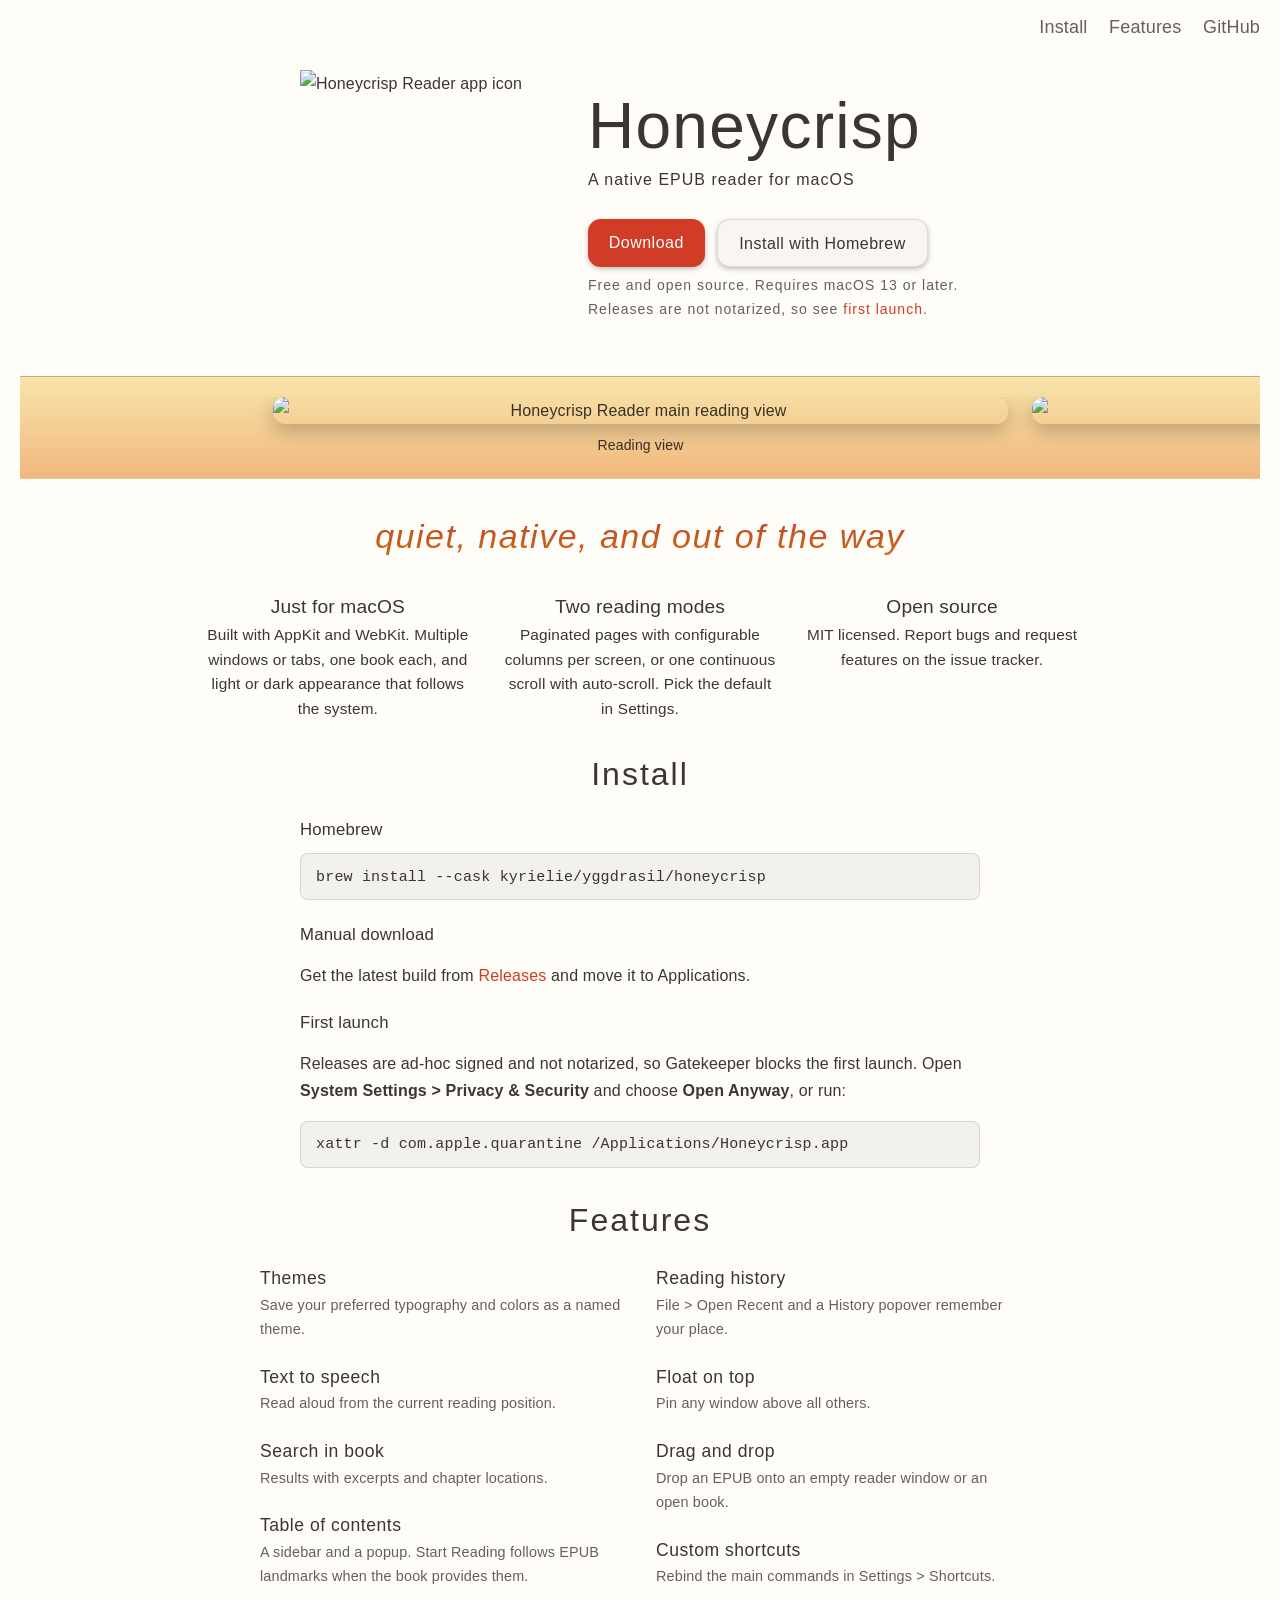
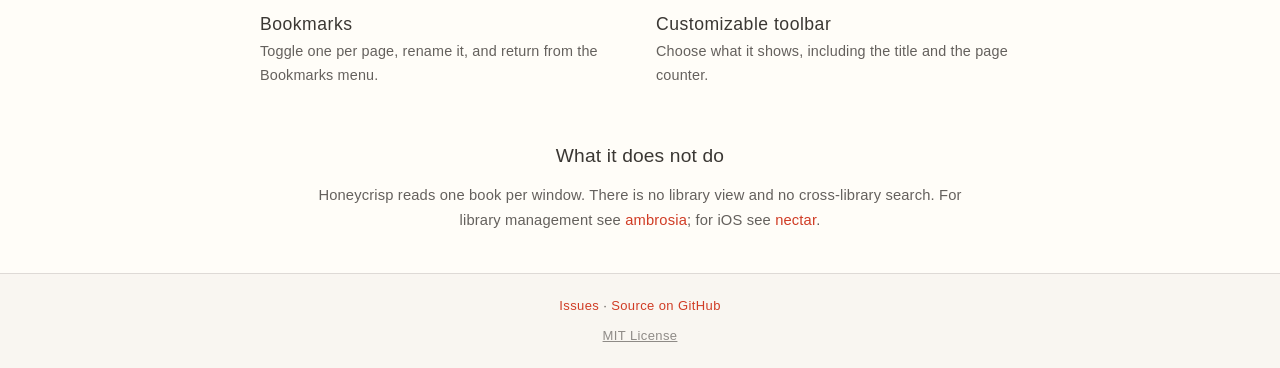
==== site/index.html @ 6a1f1602 "website" ====
<!DOCTYPE html>
<html lang="en">
<head>
	<meta charset="UTF-8">
	<meta name="viewport" content="width=device-width, initial-scale=1">
	<title>Honeycrisp Reader: a native EPUB reader for macOS</title>
	<meta name="description" content="Honeycrisp Reader is a native macOS EPUB reader with paginated and scroll modes, themes, search, bookmarks and text to speech.">
	<link rel="canonical" href="https://kyrielie.github.io/honeycrisp/">
	<meta name="theme-color" content="#fffdf8" media="(prefers-color-scheme: light)">
	<meta name="theme-color" content="#211f1c" media="(prefers-color-scheme: dark)">
	<meta property="og:type" content="website">
	<meta property="og:url" content="https://kyrielie.github.io/honeycrisp/">
	<meta property="og:title" content="Honeycrisp Reader">
	<meta property="og:description" content="A native EPUB reader for macOS.">
	<meta property="og:image" content="https://kyrielie.github.io/honeycrisp/img/icon.png">
	<meta property="og:image:alt" content="Honeycrisp Reader app icon">
	<meta name="twitter:card" content="summary">
	<link rel="icon" href="favicon.png" type="image/png">
	<link rel="apple-touch-icon" href="apple-touch-icon.png">
	<link rel="stylesheet" href="css/site.css">
</head>
<body>

<a class="skip" href="#main">Skip to content</a>

<header>
	<nav>
		<ul>
			<li><a href="#install">Install</a></li>
			<li><a href="#features">Features</a></li>
			<li><a href="https://github.com/kyrielie/honeycrisp">GitHub</a></li>
		</ul>
	</nav>
</header>

<main id="main">
	<section id="top">
		<img src="img/icon.png" width="256" height="256" alt="Honeycrisp Reader app icon">
		<h1>Honeycrisp</h1>
		<p>A native EPUB reader for macOS</p>
		<p class="actions">
			<a class="button" href="https://github.com/kyrielie/honeycrisp/releases/latest">Download</a>
			<a class="button secondary" href="#install">Install with Homebrew</a>
		</p>
		<p class="note">Free and open source. Requires macOS 13 or later. Releases are not notarized, so see <a href="#first-launch">first launch</a>.</p>
	</section>

	<section id="screenshots">
		<div class="strip" tabindex="0" role="region" aria-label="Screenshots">
			<figure><img src="img/screenshots/01.png" alt="Honeycrisp Reader main reading view"><figcaption>Reading view</figcaption></figure>
			<figure><img src="img/screenshots/02.png" alt="Settings, General tab" loading="lazy"><figcaption>Settings: General</figcaption></figure>
			<figure><img src="img/screenshots/03.png" alt="Settings, Appearance tab" loading="lazy"><figcaption>Settings: Appearance</figcaption></figure>
			<figure><img src="img/screenshots/04.png" alt="Settings, additional tab" loading="lazy"><figcaption>Settings: more</figcaption></figure>
		</div>
	</section>

	<p id="lead">quiet, native, and out of the way</p>

	<section id="highlights">
		<section>
			<h3>Just for macOS</h3>
			<p>Built with AppKit and WebKit. Multiple windows or tabs, one book each, and light or dark appearance that follows the system.</p>
		</section>
		<section>
			<h3>Two reading modes</h3>
			<p>Paginated pages with configurable columns per screen, or one continuous scroll with auto-scroll. Pick the default in Settings.</p>
		</section>
		<section>
			<h3>Open source</h3>
			<p>MIT licensed. Report bugs and request features on the issue tracker.</p>
		</section>
	</section>

	<section id="install">
		<h2>Install</h2>

		<h3>Homebrew</h3>
		<pre><code>brew install --cask kyrielie/yggdrasil/honeycrisp</code></pre>

		<h3>Manual download</h3>
		<p>Get the latest build from <a href="https://github.com/kyrielie/honeycrisp/releases/latest">Releases</a> and move it to Applications.</p>

		<h3 id="first-launch">First launch</h3>
		<p>Releases are ad-hoc signed and not notarized, so Gatekeeper blocks the first launch. Open <strong>System Settings &gt; Privacy &amp; Security</strong> and choose <strong>Open Anyway</strong>, or run:</p>
		<pre><code>xattr -d com.apple.quarantine /Applications/Honeycrisp.app</code></pre>
	</section>

	<section id="features">
		<h2>Features</h2>
		<div>
			<section>
				<h3>Themes</h3>
				<p>Save your preferred typography and colors as a named theme.</p>
			</section>
			<section>
				<h3>Text to speech</h3>
				<p>Read aloud from the current reading position.</p>
			</section>
			<section>
				<h3>Search in book</h3>
				<p>Results with excerpts and chapter locations.</p>
			</section>
			<section>
				<h3>Table of contents</h3>
				<p>A sidebar and a popup. Start Reading follows EPUB landmarks when the book provides them.</p>
			</section>
			<section>
				<h3>Bookmarks</h3>
				<p>Toggle one per page, rename it, and return from the Bookmarks menu.</p>
			</section>
			<section>
				<h3>Reading history</h3>
				<p>File &gt; Open Recent and a History popover remember your place.</p>
			</section>
			<section>
				<h3>Float on top</h3>
				<p>Pin any window above all others.</p>
			</section>
			<section>
				<h3>Drag and drop</h3>
				<p>Drop an EPUB onto an empty reader window or an open book.</p>
			</section>
			<section>
				<h3>Custom shortcuts</h3>
				<p>Rebind the main commands in Settings &gt; Shortcuts.</p>
			</section>
			<section>
				<h3>Customizable toolbar</h3>
				<p>Choose what it shows, including the title and the page counter.</p>
			</section>
		</div>
	</section>

	<section id="scope">
		<h2>What it does not do</h2>
		<p>Honeycrisp reads one book per window. There is no library view and no cross-library search. For library management see <a href="https://github.com/kyrielie/ambrosia">ambrosia</a>; for iOS see <a href="https://github.com/kyrielie/nectar">nectar</a>.</p>
	</section>
</main>

<footer>
	<p><a href="https://github.com/kyrielie/honeycrisp/issues">Issues</a> &middot; <a href="https://github.com/kyrielie/honeycrisp">Source on GitHub</a></p>
	<p class="copyright"><a href="https://github.com/kyrielie/honeycrisp/blob/main/LICENSE">MIT License</a></p>
</footer>

</body>
</html>
---- site/css/site.css ----
@charset "UTF-8";

/* Honeycrisp landing page. Single stylesheet, no build step. */

*, *::before, *::after { box-sizing: border-box; }
* { margin: 0; padding: 0; }

:root {
	color-scheme: light dark;

	--background: light-dark(#fffdf8, hsl(30, 8%, 12%));
	--surface: light-dark(hsl(40, 40%, 96%), hsl(30, 8%, 17%));
	--text: light-dark(hsla(30, 20%, 8%, .85), hsla(40, 30%, 96%, .9));
	--secondary-text: light-dark(hsla(30, 20%, 8%, .67), hsla(40, 30%, 96%, .67));
	--separator: light-dark(hsla(30, 20%, 8%, .12), hsla(40, 30%, 96%, .14));
	--accent: light-dark(hsl(8, 70%, 48%), hsl(8, 75%, 62%));
	--accent-text: #fff;
	--honey: light-dark(hsl(42, 85%, 52%), hsl(42, 80%, 60%));
	--code-background: light-dark(hsla(30, 20%, 8%, .05), hsla(40, 30%, 96%, .1));
}

html { scroll-behavior: smooth; }

body {
	font: 16px/1.7 -apple-system, "Helvetica Neue", sans-serif;
	letter-spacing: 0.01em;
	color: var(--text);
	background: var(--background);
	text-align: center;
	padding: 15px 20px 0;
}

a { color: var(--accent); text-decoration: none; }
a:hover { text-decoration: underline; }
img { max-width: 100%; height: auto; }
ul { list-style: none; }
h1, h2, h3 { line-height: 1.3; font-weight: 500; }
p { margin-block: 1em; }
strong { font-weight: 600; }

code {
	font: 94% ui-monospace, Menlo, monospace;
	background: var(--code-background);
	border-radius: 0.3em;
	padding: 0.1em 0.3em;
}
pre {
	overflow-x: auto;
	text-align: start;
	margin-block: 0.8em;
}
pre code {
	display: block;
	padding: 0.7em 1em;
	line-height: 1.6;
	border: 1px solid var(--separator);
	border-radius: 0.5em;
}

:focus-visible { outline: 2px solid var(--accent); outline-offset: 2px; }
.skip { position: absolute; inset-inline-start: -9999px; }
.skip:focus { position: static; display: inline-block; padding: 0.4em 0.8em; margin-block-end: 0.5em; background: var(--surface); }

/* header */
body > header nav ul {
	display: flex;
	flex-wrap: wrap;
	justify-content: flex-end;
	gap: 0 1.2em;
	font: 200 18px/1.4 "Avenir", "Helvetica Neue", sans-serif;
}
body > header a { color: var(--secondary-text); display: inline-block; transition: transform .3s ease; }
body > header a:hover { transform: translateY(-3px); text-decoration: none; }

/* layout */
main { margin: 30px auto; width: 100%; }
main > section { margin-block: 2em; margin-inline: auto; }
main > section > h2 { font-size: 120%; margin: 10px; }

/* title */
#top {
	max-width: 680px;
	min-height: 256px;
	margin-block: 30px 50px;
	padding: 24px 0 0 288px;
	text-align: start;
	position: relative;
}
#top > img { position: absolute; inset: 0 auto auto 0; width: 256px; height: 256px; }
#top h1 {
	font: 400 64px/1 ui-rounded, "Avenir", "Helvetica Neue", sans-serif;
	letter-spacing: 0.02em;
}
#top p { font-weight: 300; letter-spacing: 1px; margin-block: 0.5em 0; }
#top .actions { margin-block-start: 1.6em; display: flex; flex-wrap: wrap; gap: 0.8em; }
#top .note { font-size: 14px; color: var(--secondary-text); }

.button {
	display: inline-block;
	padding: 0.6em 1.3em;
	border-radius: 0.8em;
	background: var(--accent);
	color: var(--accent-text);
	font-weight: 500;
	letter-spacing: 0.03em;
	box-shadow: 0 2px 5px hsla(0, 0%, 0%, .25);
}
.button:hover { text-decoration: none; filter: brightness(1.08); }
.button.secondary {
	background: var(--surface);
	color: var(--text);
	border: 1px solid var(--separator);
}

/* screenshots: native scroll-snap strip, no JavaScript */
#screenshots {
	max-width: none;
	margin-block: 2em;
	padding-block: 20px;
	background: linear-gradient(light-dark(hsl(45, 85%, 82%), hsl(40, 30%, 22%)), light-dark(hsl(30, 80%, 72%), hsl(20, 35%, 26%)));
	border-block: 1px solid var(--separator);
}
.strip {
	display: flex;
	gap: 24px;
	overflow-x: auto;
	scroll-snap-type: x mandatory;
	padding-inline: max(20px, calc(50% - 367px));
	scroll-padding-inline: max(20px, calc(50% - 367px));
}
.strip figure { flex: 0 0 min(735px, 86vw); scroll-snap-align: center; }
.strip img { display: block; width: 100%; border-radius: 12px; box-shadow: 0 6px 20px hsla(0, 0%, 0%, .25); }
.strip figcaption { font-size: 14px; margin-block-start: 0.7em; color: var(--text); }

/* lead */
#lead {
	font: italic 250 34px/1.4 "Helvetica Neue", sans-serif;
	letter-spacing: 1.5px;
	background: linear-gradient(180deg, light-dark(hsl(8, 65%, 45%), hsl(8, 75%, 68%)), light-dark(hsl(30, 80%, 45%), hsl(36, 80%, 62%)));
	-webkit-background-clip: text;
	background-clip: text;
	-webkit-text-fill-color: transparent;
}

/* highlights */
#highlights { max-width: 880px; display: flex; gap: 3%; text-align: center; }
#highlights > section { flex: 1; margin: 0; }
#highlights h3 { font-size: 120%; font-weight: 400; margin-block-end: 0.2em; }
#highlights p { font-size: 96%; margin: 0; line-height: 1.6; }

/* install */
#install { max-width: 680px; text-align: start; }
#install h2 { text-align: center; font-size: 32px; font-weight: 200; letter-spacing: 2px; margin-block-end: 0.5em; }
#install h3 { font-size: 105%; margin-block-start: 1.4em; }

/* features */
#features { max-width: 760px; }
#features h2 { font-size: 32px; font-weight: 200; letter-spacing: 2px; margin-block-end: 0.8em; }
#features > div { text-align: start; columns: 2; column-gap: 2em; }
#features > div > section { break-inside: avoid; margin: 0; padding-block-end: 1.5em; }
#features h3 { font-size: 110%; letter-spacing: 0.5px; }
#features p { font-size: 90%; line-height: 1.7; margin-block: 0.2em 0; color: var(--secondary-text); }

/* scope */
#scope { max-width: 680px; }
#scope h2 { font-size: 120%; }
#scope p { font-size: 92%; color: var(--secondary-text); }

/* footer */
body > footer {
	margin: 40px -20px 0;
	padding: 1em;
	font-size: 13px;
	letter-spacing: 0.03em;
	color: var(--secondary-text);
	background: var(--surface);
	border-block-start: 1px solid var(--separator);
}
body > footer p { margin: 0.6em; }
body > footer .copyright { opacity: .7; }
body > footer .copyright a { color: inherit; text-decoration: underline; }

@media (max-width: 700px) {
	#top { min-height: 0; padding: 0; text-align: center; max-width: 560px; margin-block: 1.5rem 2.5rem; }
	#top > img { position: static; display: block; width: min(220px, 48vw); height: auto; margin: 0 auto 1.25rem; }
	#top h1 { font-size: clamp(52px, 12vw, 64px); }
	#top .actions { justify-content: center; }
	#lead { font-size: clamp(24px, 5vw, 34px); padding-inline: 1rem; }
	#highlights { flex-direction: column; gap: 2rem; padding-inline: 1rem; }
	#install, #features, #scope { padding-inline: 0.5rem; }
	#features > div { columns: 1; }
	body > header nav ul { justify-content: center; }
}

@media (prefers-reduced-motion: reduce) {
	html { scroll-behavior: auto; }
	body > header a { transition: none; }
}
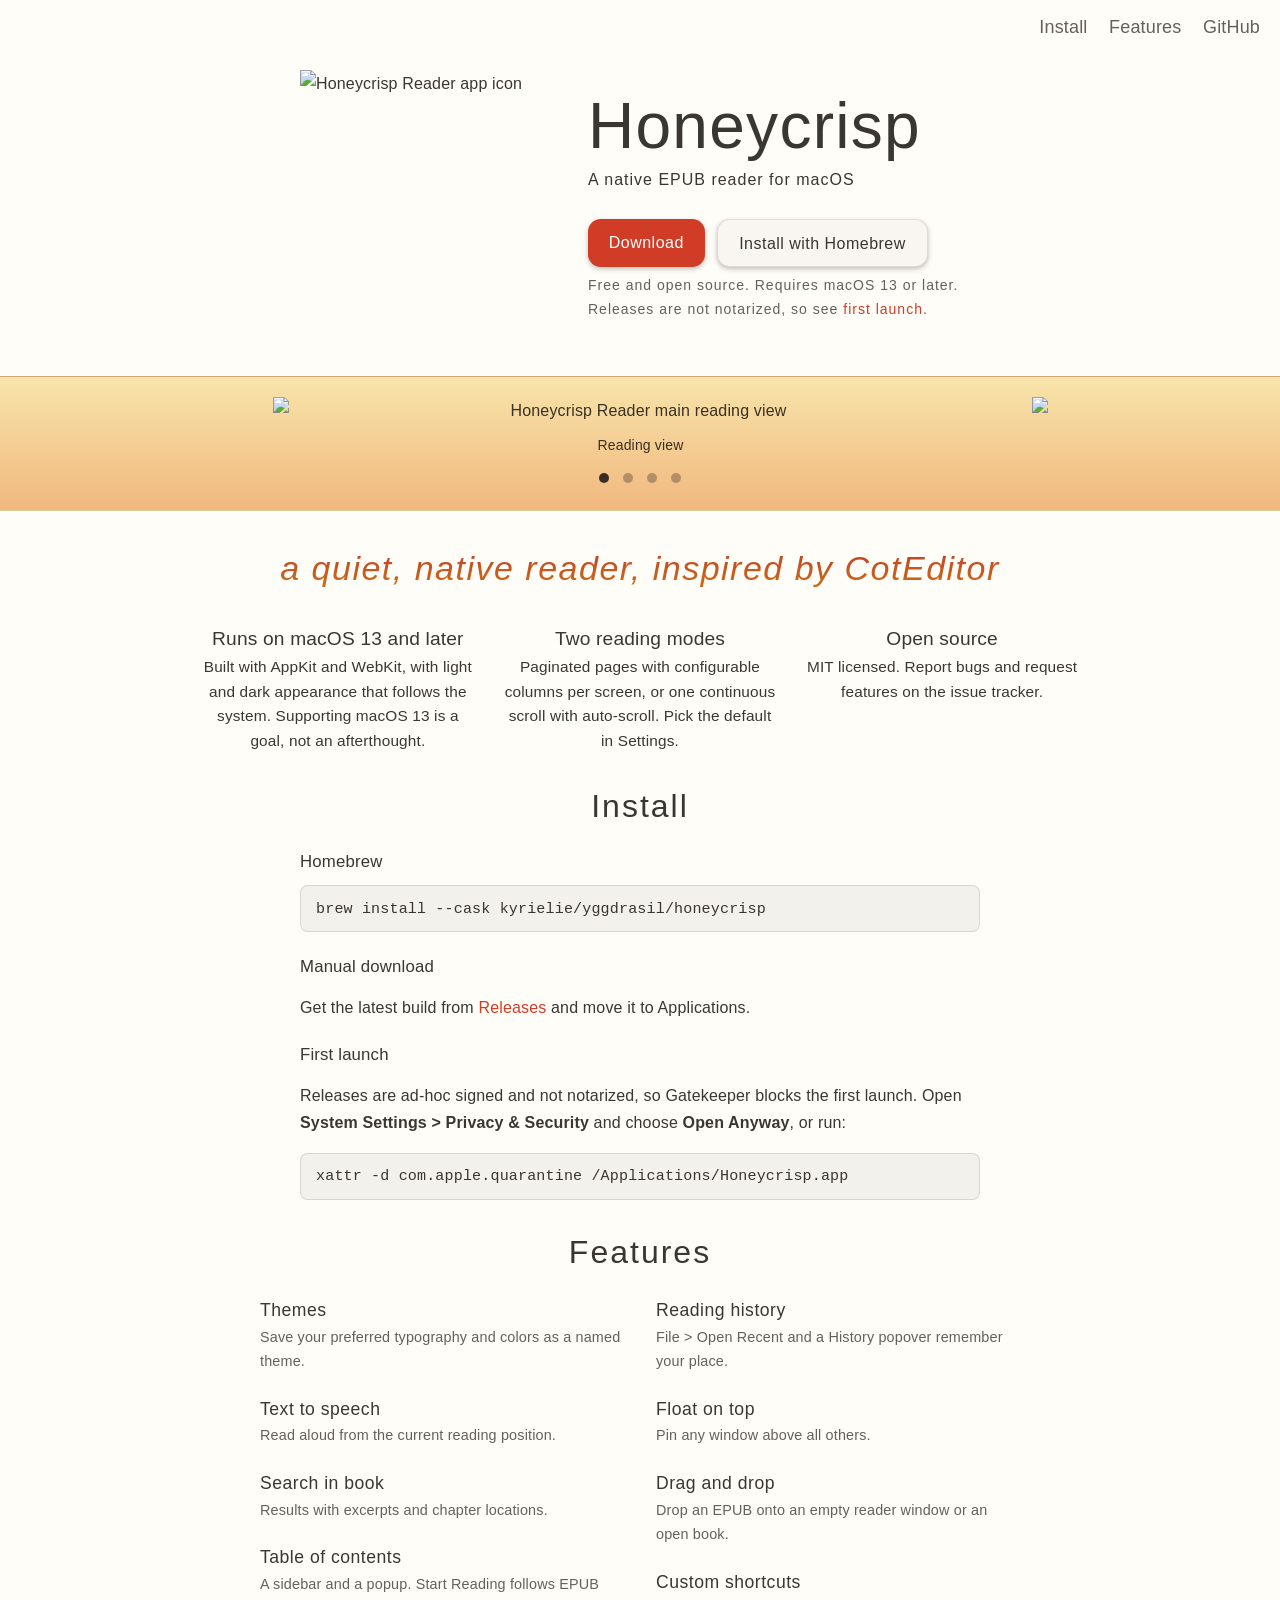
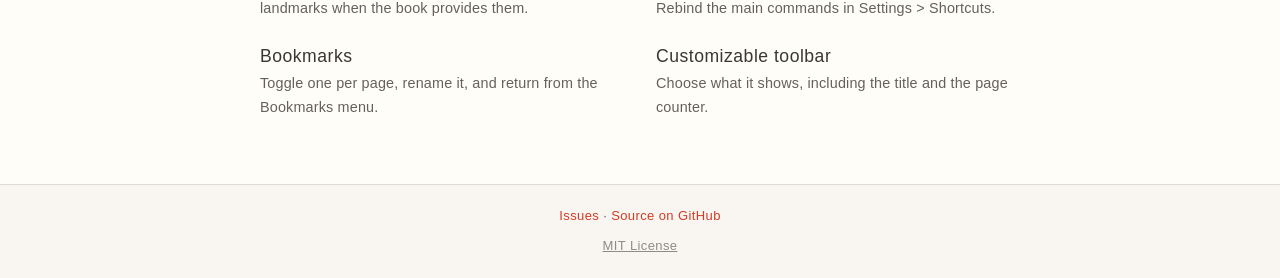
==== commit 54094598: "website fixes some tests" ====
--- a/site/index.html
+++ b/site/index.html
@@ -18,6 +18,7 @@
 	<link rel="icon" href="favicon.png" type="image/png">
 	<link rel="apple-touch-icon" href="apple-touch-icon.png">
 	<link rel="stylesheet" href="css/site.css">
+	<script src="js/site.js" defer></script>
 </head>
 <body>
 
@@ -52,14 +53,20 @@
 			<figure><img src="img/screenshots/03.png" alt="Settings, Appearance tab" loading="lazy"><figcaption>Settings: Appearance</figcaption></figure>
 			<figure><img src="img/screenshots/04.png" alt="Settings, additional tab" loading="lazy"><figcaption>Settings: more</figcaption></figure>
 		</div>
+		<div class="dots" hidden>
+			<button type="button" aria-label="Show screenshot 1"></button>
+			<button type="button" aria-label="Show screenshot 2"></button>
+			<button type="button" aria-label="Show screenshot 3"></button>
+			<button type="button" aria-label="Show screenshot 4"></button>
+		</div>
 	</section>
 
-	<p id="lead">quiet, native, and out of the way</p>
+	<p id="lead">a quiet, native reader, inspired by <a href="https://coteditor.com">CotEditor</a></p>
 
 	<section id="highlights">
 		<section>
-			<h3>Just for macOS</h3>
-			<p>Built with AppKit and WebKit. Multiple windows or tabs, one book each, and light or dark appearance that follows the system.</p>
+			<h3>Runs on macOS 13 and later</h3>
+			<p>Built with AppKit and WebKit, with light and dark appearance that follows the system. Supporting macOS 13 is a goal, not an afterthought.</p>
 		</section>
 		<section>
 			<h3>Two reading modes</h3>
@@ -130,11 +137,6 @@
 			</section>
 		</div>
 	</section>
-
-	<section id="scope">
-		<h2>What it does not do</h2>
-		<p>Honeycrisp reads one book per window. There is no library view and no cross-library search. For library management see <a href="https://github.com/kyrielie/ambrosia">ambrosia</a>; for iOS see <a href="https://github.com/kyrielie/nectar">nectar</a>.</p>
-	</section>
 </main>
 
 <footer>
--- a/site/css/site.css
+++ b/site/css/site.css
@@ -7,6 +7,7 @@
 
 :root {
 	color-scheme: light dark;
+	--page-pad: 20px;
 
 	--background: light-dark(#fffdf8, hsl(30, 8%, 12%));
 	--surface: light-dark(hsl(40, 40%, 96%), hsl(30, 8%, 17%));
@@ -27,7 +28,7 @@
 	color: var(--text);
 	background: var(--background);
 	text-align: center;
-	padding: 15px 20px 0;
+	padding: 15px var(--page-pad) 0;
 }
 
 a { color: var(--accent); text-decoration: none; }
@@ -116,6 +117,7 @@
 #screenshots {
 	max-width: none;
 	margin-block: 2em;
+	margin-inline: calc(var(--page-pad) * -1);
 	padding-block: 20px;
 	background: linear-gradient(light-dark(hsl(45, 85%, 82%), hsl(40, 30%, 22%)), light-dark(hsl(30, 80%, 72%), hsl(20, 35%, 26%)));
 	border-block: 1px solid var(--separator);
@@ -129,8 +131,30 @@
 	scroll-padding-inline: max(20px, calc(50% - 367px));
 }
 .strip figure { flex: 0 0 min(735px, 86vw); scroll-snap-align: center; }
-.strip img { display: block; width: 100%; border-radius: 12px; box-shadow: 0 6px 20px hsla(0, 0%, 0%, .25); }
+.strip img { display: block; width: 100%; }
 .strip figcaption { font-size: 14px; margin-block-start: 0.7em; color: var(--text); }
+
+.dots { display: flex; justify-content: center; margin-block-start: 8px; }
+.dots[hidden] { display: none; }
+.dots button {
+	position: relative;
+	width: 24px;
+	height: 24px;
+	padding: 0;
+	border: 0;
+	background: none;
+	color: var(--text);
+	cursor: pointer;
+}
+.dots button::before {
+	content: "";
+	position: absolute;
+	inset: 7px;
+	border-radius: 50%;
+	background: currentColor;
+	opacity: .35;
+}
+.dots button[aria-current]::before { opacity: 1; }
 
 /* lead */
 #lead {
@@ -142,6 +166,8 @@
 	-webkit-text-fill-color: transparent;
 }
 
+#lead a { -webkit-text-fill-color: transparent; text-decoration: underline; text-decoration-thickness: 1px; text-underline-offset: 0.15em; }
+
 /* highlights */
 #highlights { max-width: 880px; display: flex; gap: 3%; text-align: center; }
 #highlights > section { flex: 1; margin: 0; }
@@ -161,14 +187,9 @@
 #features h3 { font-size: 110%; letter-spacing: 0.5px; }
 #features p { font-size: 90%; line-height: 1.7; margin-block: 0.2em 0; color: var(--secondary-text); }
 
-/* scope */
-#scope { max-width: 680px; }
-#scope h2 { font-size: 120%; }
-#scope p { font-size: 92%; color: var(--secondary-text); }
-
 /* footer */
 body > footer {
-	margin: 40px -20px 0;
+	margin: 40px calc(var(--page-pad) * -1) 0;
 	padding: 1em;
 	font-size: 13px;
 	letter-spacing: 0.03em;
@@ -187,7 +208,7 @@
 	#top .actions { justify-content: center; }
 	#lead { font-size: clamp(24px, 5vw, 34px); padding-inline: 1rem; }
 	#highlights { flex-direction: column; gap: 2rem; padding-inline: 1rem; }
-	#install, #features, #scope { padding-inline: 0.5rem; }
+	#install, #features { padding-inline: 0.5rem; }
 	#features > div { columns: 1; }
 	body > header nav ul { justify-content: center; }
 }
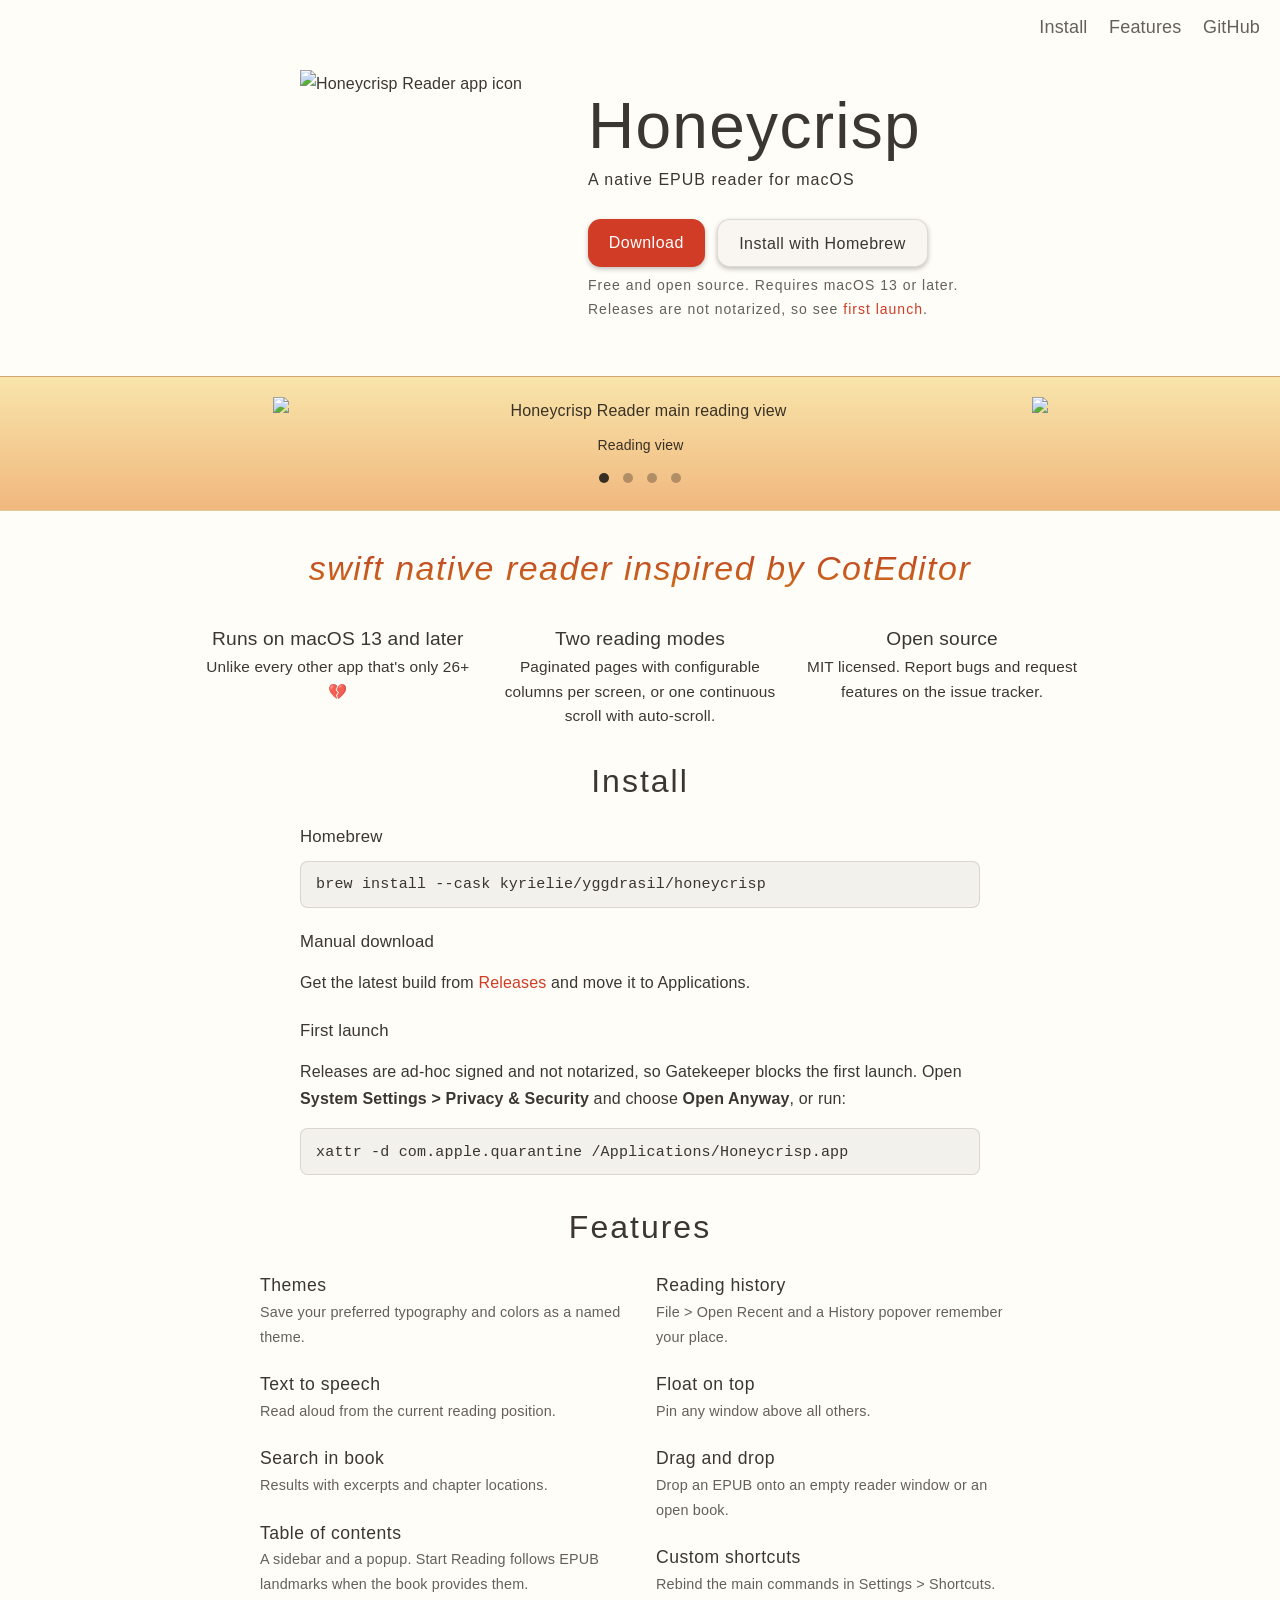
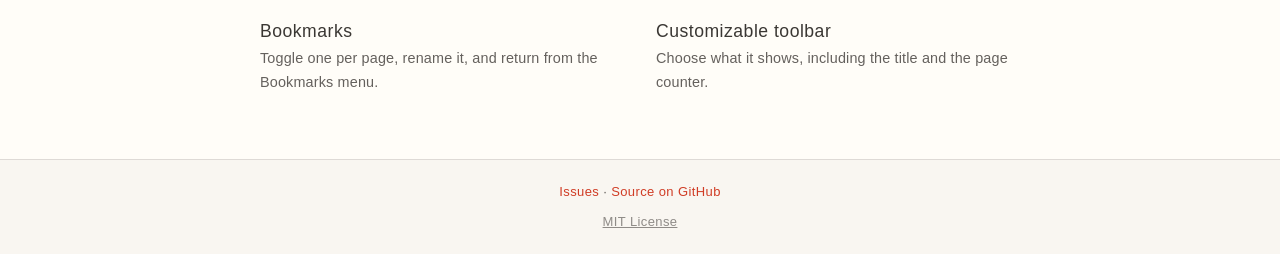
==== commit 4046d0ef: "fix copy" ====
--- a/site/index.html
+++ b/site/index.html
@@ -61,16 +61,16 @@
 		</div>
 	</section>
 
-	<p id="lead">a quiet, native reader, inspired by <a href="https://coteditor.com">CotEditor</a></p>
+	<p id="lead">swift native reader inspired by <a href="https://coteditor.com">CotEditor</a></p>
 
 	<section id="highlights">
 		<section>
 			<h3>Runs on macOS 13 and later</h3>
-			<p>Built with AppKit and WebKit, with light and dark appearance that follows the system. Supporting macOS 13 is a goal, not an afterthought.</p>
+			<p>Unlike every other app that's only 26+ 💔</p>
 		</section>
 		<section>
 			<h3>Two reading modes</h3>
-			<p>Paginated pages with configurable columns per screen, or one continuous scroll with auto-scroll. Pick the default in Settings.</p>
+			<p>Paginated pages with configurable columns per screen, or one continuous scroll with auto-scroll.</p>
 		</section>
 		<section>
 			<h3>Open source</h3>
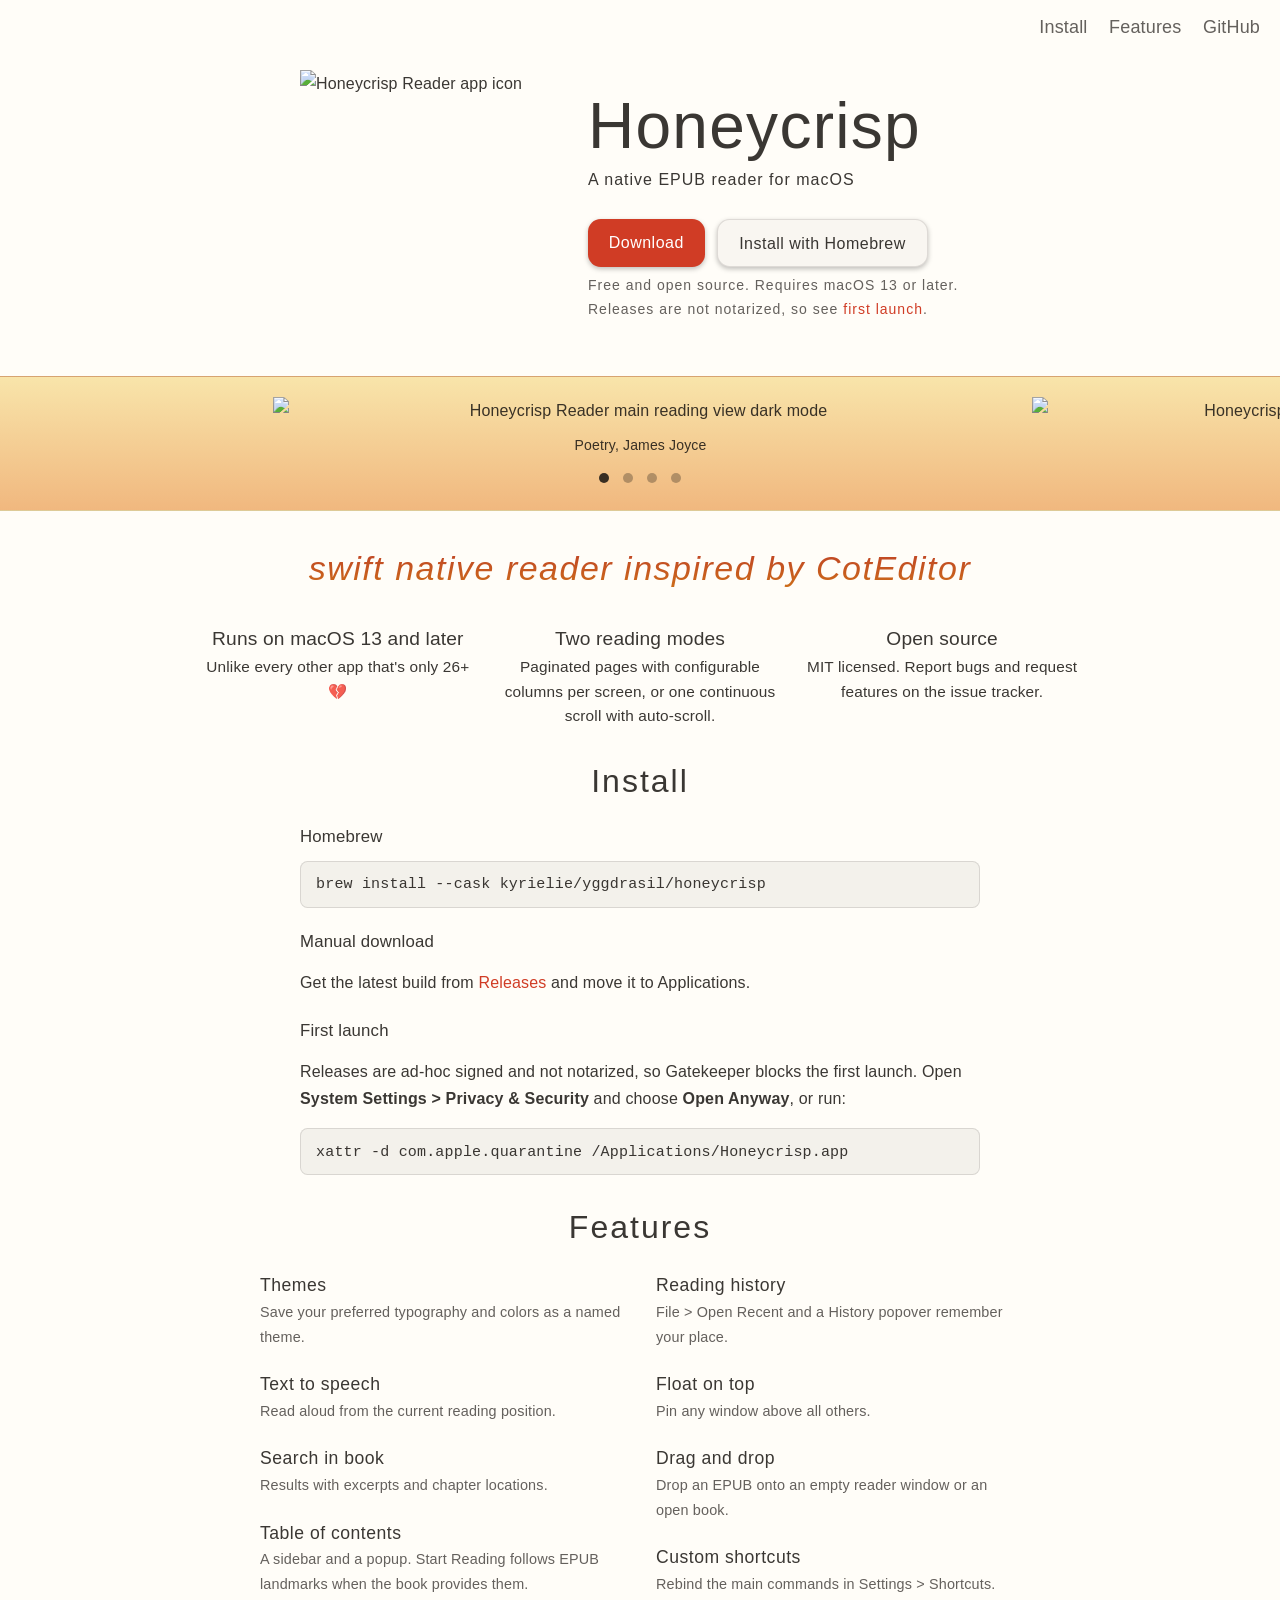
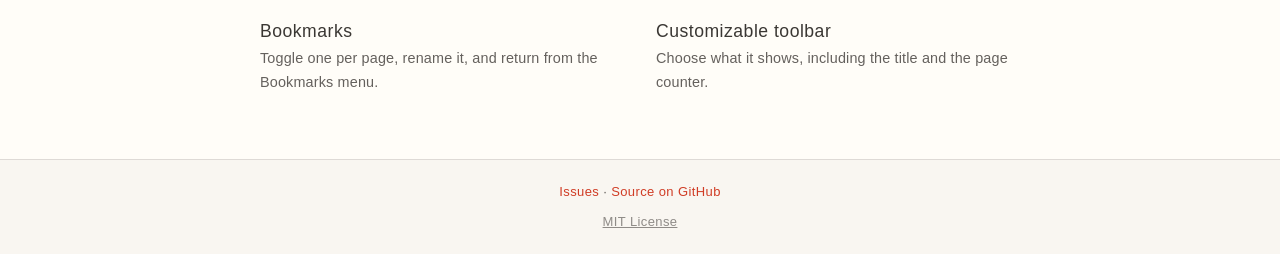
==== commit 3f033bc3: "update screenshots" ====
--- a/site/index.html
+++ b/site/index.html
@@ -48,10 +48,10 @@
 
 	<section id="screenshots">
 		<div class="strip" tabindex="0" role="region" aria-label="Screenshots">
-			<figure><img src="img/screenshots/01.png" alt="Honeycrisp Reader main reading view"><figcaption>Reading view</figcaption></figure>
-			<figure><img src="img/screenshots/02.png" alt="Settings, General tab" loading="lazy"><figcaption>Settings: General</figcaption></figure>
-			<figure><img src="img/screenshots/03.png" alt="Settings, Appearance tab" loading="lazy"><figcaption>Settings: Appearance</figcaption></figure>
-			<figure><img src="img/screenshots/04.png" alt="Settings, additional tab" loading="lazy"><figcaption>Settings: more</figcaption></figure>
+			<figure><img src="img/screenshots/01.png" alt="Honeycrisp Reader main reading view dark mode"><figcaption>Poetry, James Joyce</figcaption></figure>
+			<figure><img src="img/screenshots/02.png" alt="Honeycrisp Reader main reading view empty dark mode" loading="lazy"><figcaption>Drag and drop epub files</figcaption></figure>
+			<figure><img src="img/screenshots/03.png" alt="Honeycrisp Reader main reading view empty light mode" loading="lazy"><figcaption>Light and Dark mode</figcaption></figure>
+			<figure><img src="img/screenshots/04.png" alt="Settings, General tab" loading="lazy"><figcaption>Settings panel (WIP)</figcaption></figure>
 		</div>
 		<div class="dots" hidden>
 			<button type="button" aria-label="Show screenshot 1"></button>
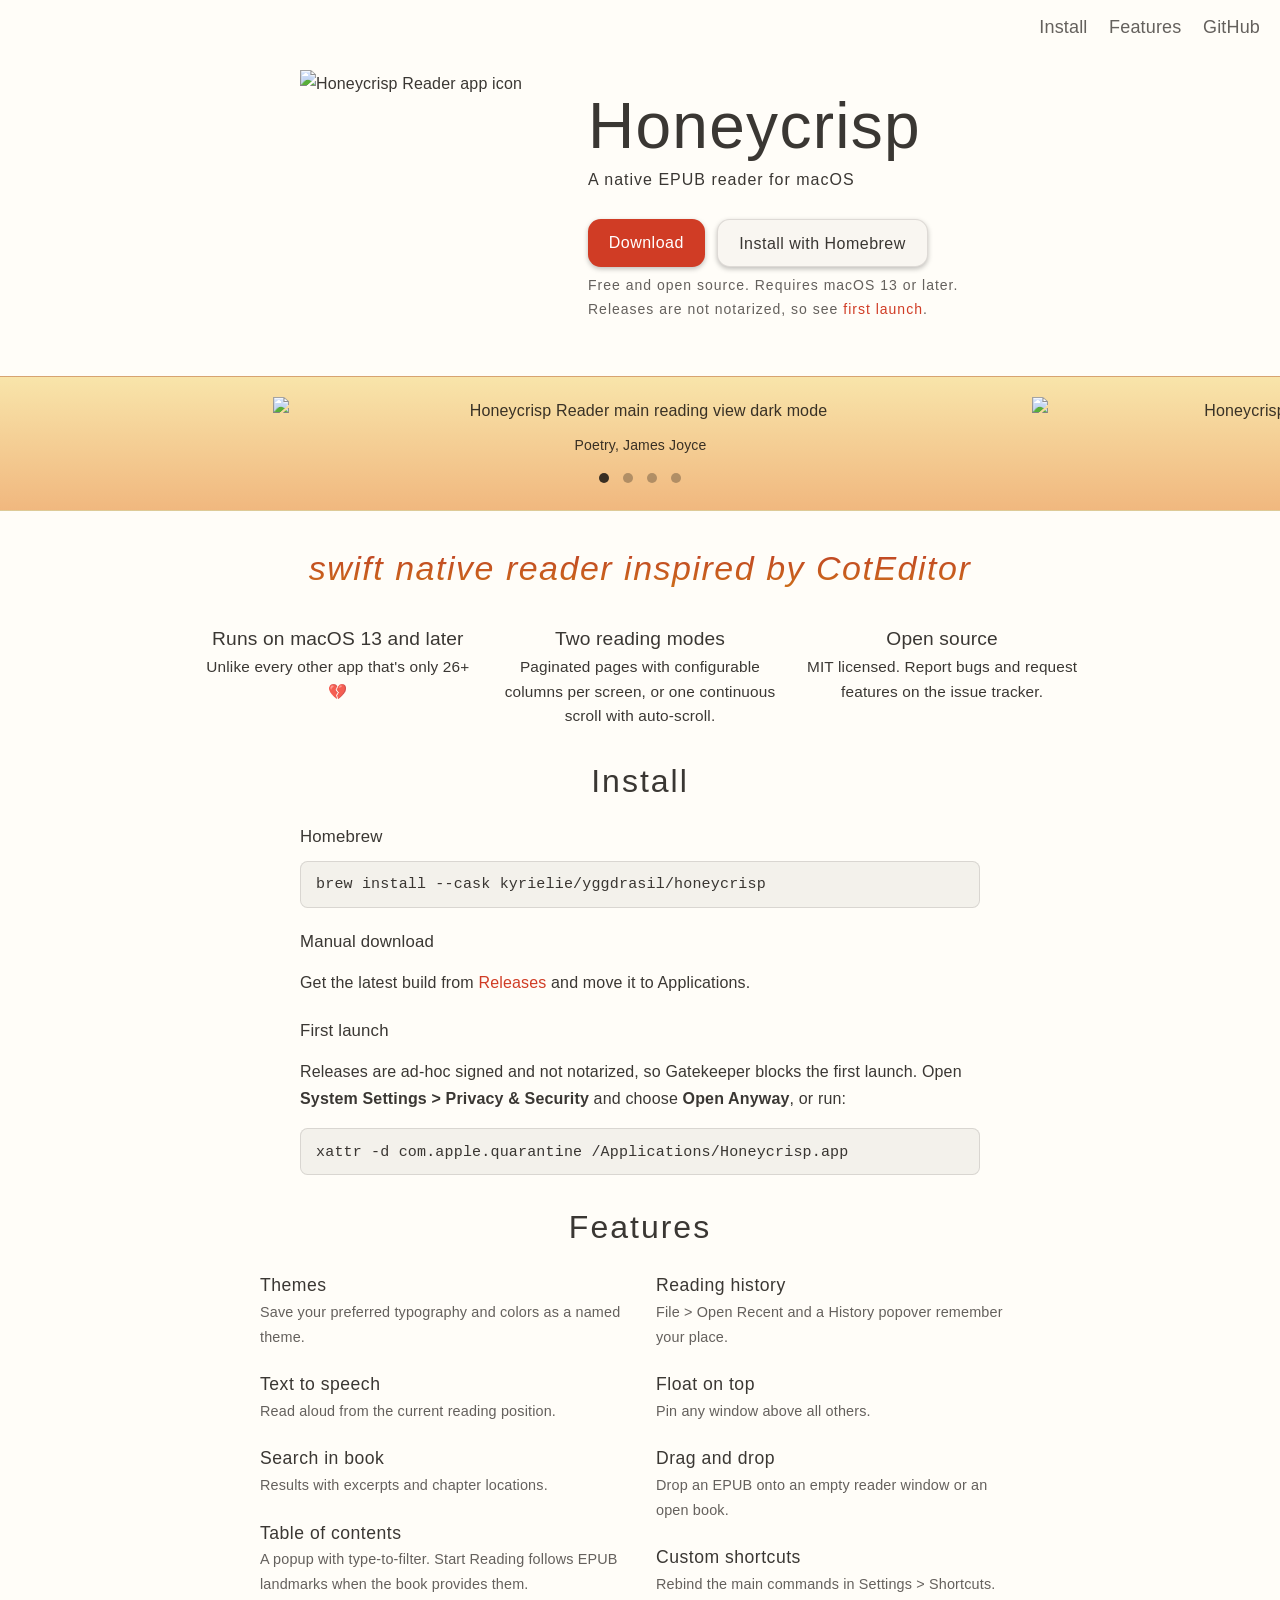
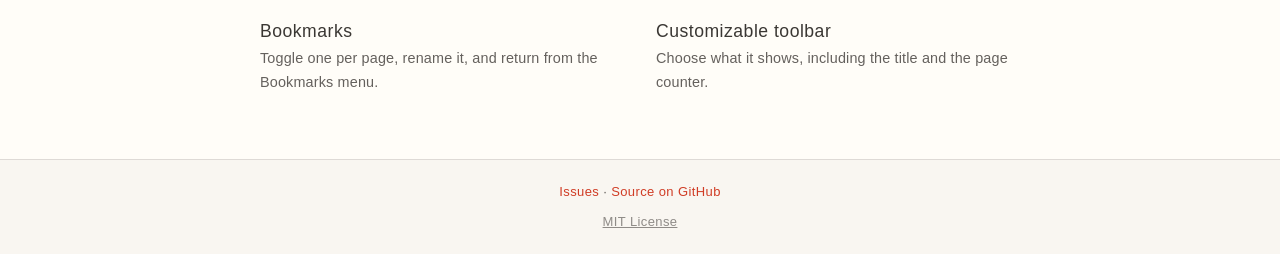
==== commit 7dc78827: "file support and toc" ====
--- a/site/index.html
+++ b/site/index.html
@@ -109,7 +109,7 @@
 			</section>
 			<section>
 				<h3>Table of contents</h3>
-				<p>A sidebar and a popup. Start Reading follows EPUB landmarks when the book provides them.</p>
+				<p>A popup with type-to-filter. Start Reading follows EPUB landmarks when the book provides them.</p>
 			</section>
 			<section>
 				<h3>Bookmarks</h3>
